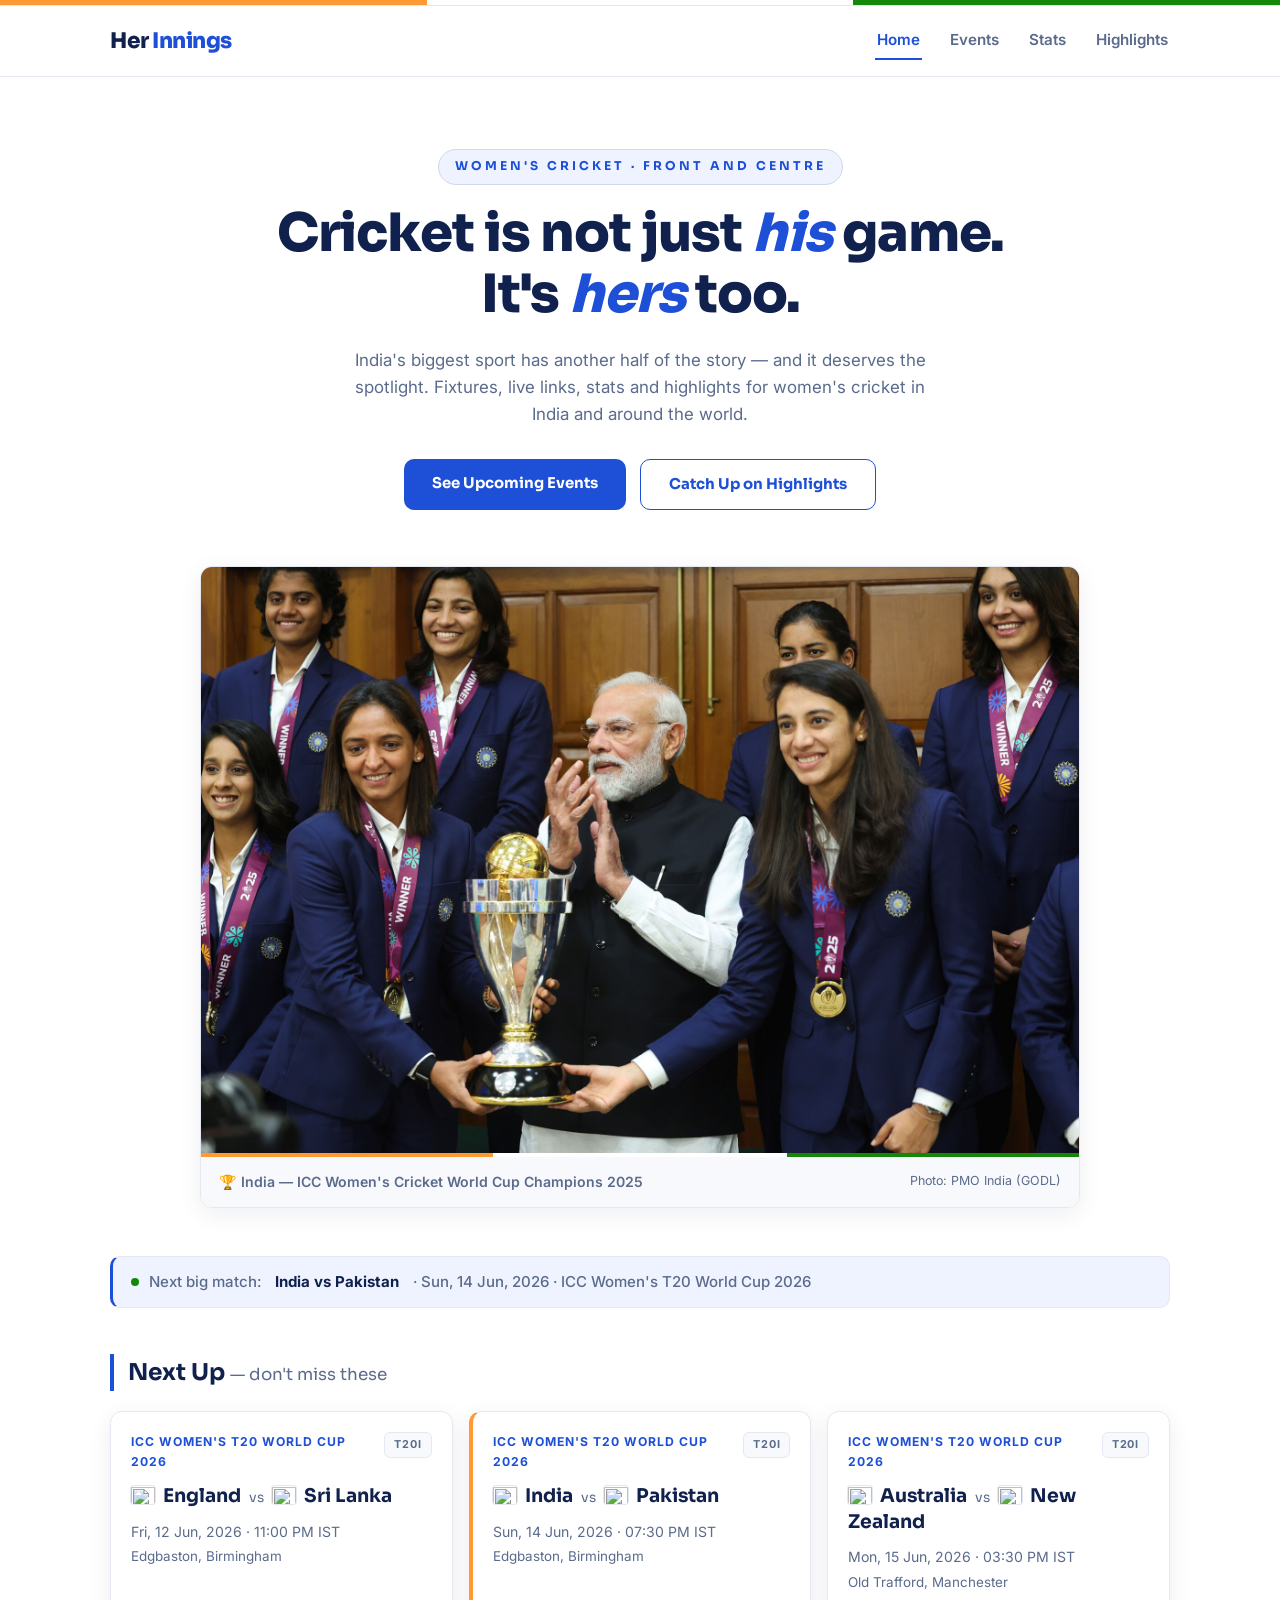
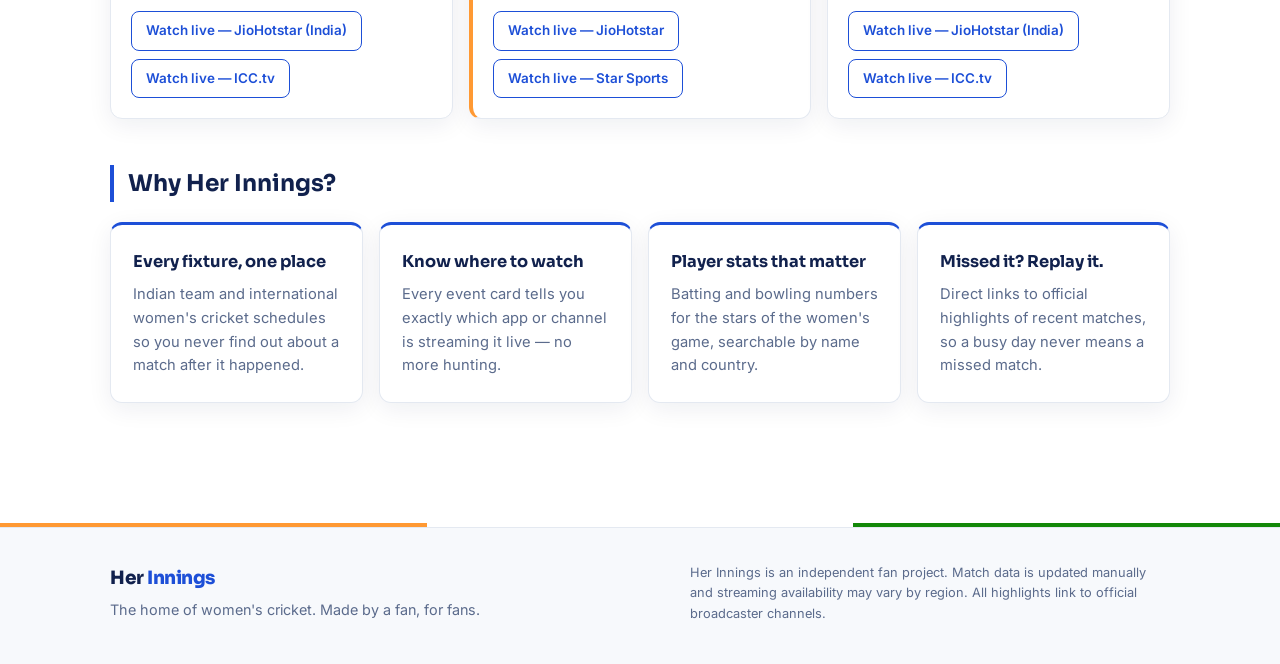
==== index.html @ 128820f5 "Cache-bust css/js with ?v= so browsers always load fresh code Fixes format tabs appearing dead when " ====
<!DOCTYPE html>
<html lang="en">
<head>
  <meta charset="UTF-8" />
  <meta name="viewport" content="width=device-width, initial-scale=1.0" />
  <title>Her Innings — The Home of Women's Cricket</title>
  <meta name="description" content="Upcoming women's cricket events, live match links, player stats and highlights — India and the world." />
  <link rel="preconnect" href="https://fonts.googleapis.com">
  <link href="https://fonts.googleapis.com/css2?family=Sora:wght@400;600;700;800&family=Inter:wght@400;500;600&display=swap" rel="stylesheet">
  <!-- bump ?v= on every deploy so browsers always fetch fresh files -->
  <link rel="stylesheet" href="css/style.css?v=3" />
</head>
<body>

  <!-- ===== NAVBAR ===== -->
  <header class="navbar">
    <div class="nav-inner">
      <a class="brand" href="#home" data-nav="home">
        <span class="brand-name">Her <span>Innings</span></span>
      </a>
      <nav class="nav-links" id="navLinks">
        <a href="#home" data-nav="home" class="active">Home</a>
        <a href="#events" data-nav="events">Events</a>
        <a href="#stats" data-nav="stats">Stats</a>
        <a href="#highlights" data-nav="highlights">Highlights</a>
      </nav>
      <button class="nav-toggle" id="navToggle" aria-label="Menu">&#9776;</button>
    </div>
  </header>

  <main>

    <!-- ===== HOME ===== -->
    <section id="home" class="page active-page">
      <div class="hero">
        <div class="hero-inner">
          <p class="hero-kicker">WOMEN'S CRICKET · FRONT AND CENTRE</p>
          <h1>Cricket is not just <em>his</em> game.<br>It's <em>hers</em> too.</h1>
          <p class="hero-sub">
            India's biggest sport has another half of the story — and it deserves the spotlight.
            Fixtures, live links, stats and highlights for women's cricket in India and around the world.
          </p>
          <div class="hero-actions">
            <a href="#events" class="btn btn-primary" data-nav="events">See Upcoming Events</a>
            <a href="#highlights" class="btn btn-ghost" data-nav="highlights">Catch Up on Highlights</a>
          </div>
        </div>
        <figure class="hero-photo" id="heroPhoto">
          <img src="images/champions.jpg" alt="India — ICC Women's World Cup Champions 2025"
               onerror="document.getElementById('heroPhoto').style.display='none'" />
          <figcaption>🏆 India — ICC Women's Cricket World Cup Champions 2025 <span style="float:right; font-weight:400; font-size:0.78rem;">Photo: PMO India (GODL)</span></figcaption>
        </figure>
      </div>

      <div class="container">
        <div class="ticker" id="homeTicker"></div>

        <h2 class="section-title">Next Up <span class="title-accent">— don't miss these</span></h2>
        <div class="card-grid" id="homeUpcoming"></div>

        <h2 class="section-title">Why Her Innings?</h2>
        <div class="why-grid">
          <div class="why-card">
            <h3>Every fixture, one place</h3>
            <p>Indian team and international women's cricket schedules so you never find out about a match after it happened.</p>
          </div>
          <div class="why-card">
            <h3>Know where to watch</h3>
            <p>Every event card tells you exactly which app or channel is streaming it live — no more hunting.</p>
          </div>
          <div class="why-card">
            <h3>Player stats that matter</h3>
            <p>Batting and bowling numbers for the stars of the women's game, searchable by name and country.</p>
          </div>
          <div class="why-card">
            <h3>Missed it? Replay it.</h3>
            <p>Direct links to official highlights of recent matches, so a busy day never means a missed match.</p>
          </div>
        </div>
      </div>
    </section>

    <!-- ===== EVENTS ===== -->
    <section id="events" class="page">
      <div class="container">
        <h2 class="page-title">Upcoming Events</h2>
        <p class="page-sub">All times are IST. Tap <strong>Watch live</strong> on match day to jump straight to the stream.</p>

        <div class="subtabs">
          <button class="subtab active" data-events-tab="india">India</button>
          <button class="subtab" data-events-tab="world">International</button>
        </div>

        <div class="subtabs subtabs-format">
          <button class="subtab active" data-format-tab="all">All formats</button>
          <button class="subtab" data-format-tab="T20I">T20I</button>
          <button class="subtab" data-format-tab="ODI">ODI</button>
          <button class="subtab" data-format-tab="Test">Tests</button>
          <button class="subtab" data-format-tab="leagues">Leagues</button>
        </div>

        <div class="search-row" id="worldSearchRow" hidden>
          <input type="search" id="countrySearch" placeholder="Search a country — e.g. Australia, England, Sri Lanka" />
        </div>

        <div class="card-grid" id="eventsGrid"></div>
        <p class="empty-msg" id="eventsEmpty" hidden>No upcoming matches for that filter. Try another format or country!</p>
      </div>
    </section>

    <!-- ===== STATS ===== -->
    <section id="stats" class="page">
      <div class="container">
        <h2 class="page-title">Player Stats</h2>
        <p class="page-sub">Career T20I numbers for the biggest names in the women's game. Search by player or filter by country.</p>

        <div class="filter-row">
          <input type="search" id="playerSearch" placeholder="Search a player — e.g. Smriti Mandhana" />
          <select id="countryFilter">
            <option value="all">All countries</option>
          </select>
          <select id="roleFilter">
            <option value="all">All roles</option>
            <option value="Batter">Batters</option>
            <option value="Bowler">Bowlers</option>
            <option value="All-rounder">All-rounders</option>
            <option value="Wicketkeeper">Wicketkeepers</option>
          </select>
        </div>

        <div class="player-grid" id="playerGrid"></div>
        <p class="empty-msg" id="playersEmpty" hidden>No players found. Try a different search.</p>
      </div>
    </section>

    <!-- ===== HIGHLIGHTS ===== -->
    <section id="highlights" class="page">
      <div class="container">
        <h2 class="page-title">Match Highlights</h2>
        <p class="page-sub">Missed a match? Catch the best moments here — straight from the official broadcasters.</p>

        <div class="search-row">
          <input type="search" id="highlightSearch" placeholder="Search by team or tournament — e.g. India, World Cup" />
        </div>

        <div class="highlight-list" id="highlightList"></div>
        <p class="empty-msg" id="highlightsEmpty" hidden>No highlights found for that search.</p>
      </div>
    </section>

  </main>

  <footer class="footer">
    <div class="container footer-inner">
      <div>
        <p class="brand-name footer-brand">Her <span>Innings</span></p>
        <p class="footer-tag">The home of women's cricket. Made by a fan, for fans.</p>
      </div>
      <p class="footer-note">
        Her Innings is an independent fan project. Match data is updated manually and streaming availability may vary by region.
        All highlights link to official broadcaster channels.
      </p>
    </div>
  </footer>

  <script src="js/data.js?v=3"></script>
  <script src="js/app.js?v=3"></script>
</body>
</html>
---- css/style.css ----
/* =========================================================
   Her Innings — Women's Cricket Hub
   Theme: clean white, India-blue lines, tricolour accents.
   ========================================================= */

:root {
  --bg: #ffffff;
  --bg-soft: #f7f9fc;
  --card: #ffffff;
  --border: #e4e9f1;
  --border-strong: #cfd8e6;
  --text: #11214d;            /* deep navy ink */
  --text-dim: #5b6b8c;
  --blue: #1d4fd7;            /* India jersey blue */
  --blue-dark: #14348f;
  --blue-soft: #eef3ff;
  --saffron: #ff9933;
  --green: #138808;
  --tricolour: linear-gradient(90deg, #ff9933 0 33.33%, #ffffff 33.33% 66.66%, #138808 66.66% 100%);
  --radius: 12px;
  --shadow: 0 6px 24px rgba(17, 33, 77, 0.07);
  --font-display: 'Sora', sans-serif;
  --font-body: 'Inter', sans-serif;
}

* { margin: 0; padding: 0; box-sizing: border-box; }

html { scroll-behavior: smooth; }

body {
  background: var(--bg);
  color: var(--text);
  font-family: var(--font-body);
  line-height: 1.6;
  min-height: 100vh;
}

.container { max-width: 1100px; margin: 0 auto; padding: 0 20px; }

/* ===== Tricolour top ribbon ===== */
body::before {
  content: "";
  display: block;
  height: 5px;
  background: var(--tricolour);
  border-bottom: 1px solid var(--border);
}

/* ===== Navbar ===== */
.navbar {
  position: sticky; top: 0; z-index: 100;
  background: rgba(255, 255, 255, 0.94);
  backdrop-filter: blur(10px);
  border-bottom: 1px solid var(--border);
}
.nav-inner {
  max-width: 1100px; margin: 0 auto; padding: 16px 20px;
  display: flex; align-items: center; justify-content: space-between; gap: 16px;
}
.brand { text-decoration: none; }
.brand-name {
  font-family: var(--font-display); font-weight: 800; font-size: 1.35rem;
  color: var(--text); letter-spacing: -0.5px;
}
.brand-name span { color: var(--blue); }
.nav-links { display: flex; gap: 26px; }
.nav-links a {
  color: var(--text-dim); text-decoration: none; font-weight: 600; font-size: 0.95rem;
  padding: 6px 2px; border-bottom: 2.5px solid transparent; transition: all 0.2s;
}
.nav-links a:hover { color: var(--text); }
.nav-links a.active { color: var(--blue); border-bottom-color: var(--blue); }
.nav-toggle {
  display: none; background: none; border: 1px solid var(--border-strong); color: var(--text);
  font-size: 1.2rem; padding: 4px 12px; border-radius: 8px; cursor: pointer;
}

/* ===== Pages ===== */
.page { display: none; padding-bottom: 80px; animation: fadeIn 0.3s ease; }
.page.active-page { display: block; }
@keyframes fadeIn { from { opacity: 0; } to { opacity: 1; } }

/* ===== Hero — centred headline, photo banner below ===== */
.hero { padding: 72px 20px 0; text-align: center; }
.hero-inner { max-width: 780px; margin: 0 auto; }
.hero-kicker {
  display: inline-block;
  font-family: var(--font-display); font-weight: 700; font-size: 0.76rem;
  letter-spacing: 3px; color: var(--blue); margin-bottom: 18px;
  padding: 7px 16px; border: 1px solid var(--border-strong); border-radius: 999px;
  background: var(--blue-soft);
}
.hero h1 {
  font-family: var(--font-display); font-size: clamp(2rem, 4.6vw, 3.3rem);
  font-weight: 800; line-height: 1.16; letter-spacing: -1px;
}
.hero h1 em { font-style: italic; color: var(--blue); }
.hero-sub { color: var(--text-dim); font-size: 1.06rem; margin: 22px auto 30px; max-width: 580px; }
.hero-actions { display: flex; gap: 14px; flex-wrap: wrap; justify-content: center; }

.hero-photo {
  max-width: 880px; margin: 56px auto 0;
  border-radius: var(--radius); overflow: hidden;
  background: var(--card); border: 1px solid var(--border);
  box-shadow: var(--shadow); text-align: left;
}
.hero-photo img { display: block; width: 100%; height: auto; }
.hero-photo figcaption {
  padding: 14px 18px; font-size: 0.88rem; font-weight: 600; color: var(--text-dim);
  border-top: 4px solid;
  border-image: var(--tricolour) 1;
  background: var(--bg-soft);
}

.btn {
  display: inline-block; padding: 13px 28px; border-radius: 10px;
  font-family: var(--font-display); font-weight: 700; font-size: 0.93rem;
  text-decoration: none; transition: all 0.2s; cursor: pointer; border: none;
}
.btn-primary { background: var(--blue); color: #ffffff; }
.btn-primary:hover { background: var(--blue-dark); transform: translateY(-1px); }
.btn-ghost { background: #ffffff; color: var(--blue); border: 1.5px solid var(--blue); }
.btn-ghost:hover { background: var(--blue-soft); }

/* ===== Ticker ===== */
.ticker {
  margin: 48px 0 6px; padding: 13px 18px;
  background: var(--blue-soft);
  border: 1px solid var(--border); border-left: 3px solid var(--blue);
  border-radius: 10px;
  font-weight: 500; font-size: 0.94rem; color: var(--text-dim);
  display: flex; align-items: center; gap: 10px;
}
.ticker strong { color: var(--text); }
.ticker .dot {
  width: 8px; height: 8px; border-radius: 50%; background: var(--green);
  animation: pulse 1.4s infinite; flex-shrink: 0;
}
@keyframes pulse { 0%,100% { opacity: 1; } 50% { opacity: 0.3; } }

/* ===== Section titles ===== */
.section-title {
  font-family: var(--font-display); font-size: 1.45rem; font-weight: 700;
  margin: 46px 0 20px; padding-left: 14px;
  border-left: 4px solid var(--blue);
}
.title-accent { color: var(--text-dim); font-weight: 400; font-size: 1.05rem; }
.page-title {
  font-family: var(--font-display); font-size: 2rem; font-weight: 800;
  margin: 46px 0 8px; letter-spacing: -0.5px;
}
.page-title::after {
  content: ""; display: block; width: 64px; height: 4px; margin-top: 10px;
  background: var(--tricolour); border: 1px solid var(--border); border-radius: 2px;
}
.page-sub { color: var(--text-dim); margin: 14px 0 26px; max-width: 640px; }

/* ===== Why grid ===== */
.why-grid { display: grid; grid-template-columns: repeat(auto-fit, minmax(230px, 1fr)); gap: 16px; }
.why-card {
  background: var(--card); border: 1px solid var(--border); border-top: 3px solid var(--blue);
  border-radius: var(--radius); padding: 24px 22px; box-shadow: var(--shadow);
}
.why-card h3 {
  font-family: var(--font-display); font-size: 1.02rem; margin-bottom: 8px; color: var(--text);
}
.why-card p { color: var(--text-dim); font-size: 0.92rem; margin-top: 8px; }

/* ===== Sub-tabs ===== */
.subtabs { display: flex; gap: 10px; margin-bottom: 22px; flex-wrap: wrap; }
.subtab {
  background: #ffffff; color: var(--text-dim); border: 1.5px solid var(--border-strong);
  padding: 10px 24px; border-radius: 999px; font-family: var(--font-display);
  font-weight: 700; font-size: 0.92rem; cursor: pointer; transition: all 0.2s;
}
.subtab:hover { color: var(--blue); border-color: var(--blue); }
.subtab.active { background: var(--blue); color: #ffffff; border-color: var(--blue); }
.subtabs-format { margin-top: -8px; gap: 8px; }
.subtabs-format .subtab { padding: 7px 18px; font-size: 0.82rem; }

/* ===== Search & filters ===== */
.search-row { margin-bottom: 24px; }
.filter-row { display: flex; gap: 12px; margin-bottom: 26px; flex-wrap: wrap; }
input[type="search"], select {
  background: #ffffff; border: 1.5px solid var(--border-strong); color: var(--text);
  padding: 12px 16px; border-radius: 10px; font-family: var(--font-body);
  font-size: 0.95rem; outline: none; transition: border-color 0.2s;
}
input[type="search"]::placeholder { color: #93a3bf; }
input[type="search"] { width: 100%; max-width: 480px; }
.filter-row input[type="search"] { flex: 1; min-width: 220px; }
input[type="search"]:focus, select:focus { border-color: var(--blue); }
select { cursor: pointer; }

/* ===== Flags ===== */
.flag {
  width: 24px; height: 18px; object-fit: cover;
  border-radius: 3px; vertical-align: -3px; margin-right: 8px;
  box-shadow: 0 0 0 1px var(--border);
}
.flag-wi {
  display: inline-flex; align-items: center; justify-content: center;
  width: 24px; height: 18px; vertical-align: -3px; margin-right: 8px;
  background: #7b1c2e; color: #f6d186; border-radius: 3px;
  font-size: 0.55rem; font-weight: 800; letter-spacing: 0.5px;
  box-shadow: 0 0 0 1px var(--border);
}
.player-sub .flag, .player-sub .flag-wi {
  width: 18px; height: 13px; vertical-align: -2px; margin-right: 6px; font-size: 0.45rem;
}

/* ===== Match cards ===== */
.card-grid { display: grid; grid-template-columns: repeat(auto-fill, minmax(320px, 1fr)); gap: 16px; }
.match-card {
  background: var(--card); border: 1px solid var(--border); border-radius: var(--radius);
  padding: 20px; display: flex; flex-direction: column; gap: 12px;
  box-shadow: var(--shadow); transition: border-color 0.2s, transform 0.2s;
}
.match-card:hover { border-color: var(--blue); transform: translateY(-2px); }
.match-card.india-match { border-left: 4px solid var(--saffron); }
.match-top { display: flex; justify-content: space-between; align-items: flex-start; gap: 10px; }
.match-tournament {
  font-size: 0.76rem; font-weight: 700; letter-spacing: 1px; text-transform: uppercase;
  color: var(--blue);
}
.match-teams {
  font-family: var(--font-display); font-size: 1.18rem; font-weight: 700; line-height: 1.35;
  color: var(--text);
}
.match-teams .vs { color: var(--text-dim); font-size: 0.85rem; font-weight: 400; padding: 0 4px; }
.match-meta { color: var(--text-dim); font-size: 0.88rem; display: flex; flex-direction: column; gap: 3px; }
.match-venue { font-size: 0.84rem; }
.match-watch { margin-top: auto; display: flex; gap: 8px; flex-wrap: wrap; padding-top: 6px; }
.watch-link {
  display: inline-block;
  background: #ffffff; color: var(--blue);
  border: 1.5px solid var(--blue);
  padding: 8px 14px; border-radius: 8px; text-decoration: none;
  font-weight: 600; font-size: 0.84rem; transition: all 0.2s;
}
.watch-link:hover { background: var(--blue); color: #ffffff; }
.badge {
  font-size: 0.68rem; font-weight: 700; letter-spacing: 0.8px; padding: 3px 9px;
  border-radius: 6px; text-transform: uppercase; white-space: nowrap;
}
.badge-today { background: #e9f8ee; color: var(--green); border: 1px solid #b9e6c6; }
.badge-format { background: var(--bg-soft); color: var(--text-dim); border: 1px solid var(--border); }

/* ===== Player cards ===== */
.player-grid { display: grid; grid-template-columns: repeat(auto-fill, minmax(300px, 1fr)); gap: 16px; }
.player-card {
  background: var(--card); border: 1px solid var(--border); border-radius: var(--radius);
  padding: 20px; box-shadow: var(--shadow); transition: border-color 0.2s, transform 0.2s;
}
.player-card:hover { border-color: var(--blue); transform: translateY(-2px); }
.player-head { display: flex; align-items: center; gap: 14px; margin-bottom: 16px; }
.player-avatar {
  width: 50px; height: 50px; border-radius: 50%; flex-shrink: 0;
  display: flex; align-items: center; justify-content: center;
  font-family: var(--font-display); font-weight: 800; font-size: 1rem;
  background: var(--blue-soft); color: var(--blue); border: 1.5px solid #c4d4f7;
}
.player-name { font-family: var(--font-display); font-weight: 700; font-size: 1.06rem; }
.player-sub { color: var(--text-dim); font-size: 0.84rem; }
.player-stats {
  display: grid; grid-template-columns: repeat(3, 1fr); gap: 10px;
  border-top: 1px solid var(--border); padding-top: 14px;
}
.stat { text-align: center; }
.stat-val { font-family: var(--font-display); font-weight: 800; font-size: 1.12rem; color: var(--blue-dark); }
.stat-label { font-size: 0.68rem; color: var(--text-dim); letter-spacing: 0.7px; text-transform: uppercase; }
.player-note { margin-top: 12px; font-size: 0.83rem; color: var(--text-dim); font-style: italic; }

/* ===== Highlights ===== */
.highlight-list { display: flex; flex-direction: column; gap: 12px; }
.highlight-card {
  background: var(--card); border: 1px solid var(--border); border-left: 4px solid var(--green);
  border-radius: var(--radius);
  padding: 20px 22px; display: flex; justify-content: space-between; gap: 18px;
  align-items: center; flex-wrap: wrap; box-shadow: var(--shadow); transition: border-color 0.2s;
}
.highlight-card:hover { border-color: var(--blue); border-left-color: var(--green); }
.highlight-info { flex: 1; min-width: 240px; }
.highlight-result { font-weight: 600; color: var(--green); font-size: 0.9rem; margin-top: 4px; }
.highlight-meta { color: var(--text-dim); font-size: 0.85rem; margin-top: 2px; }

/* ===== Empty states ===== */
.empty-msg { color: var(--text-dim); text-align: center; padding: 40px 0; font-size: 1rem; }

/* ===== Footer ===== */
.footer { background: var(--bg-soft); padding: 40px 0; margin-top: 40px; position: relative; }
.footer::before {
  content: "";
  position: absolute; top: 0; left: 0; right: 0; height: 4px;
  background: var(--tricolour);
  border-bottom: 1px solid var(--border);
}
.footer-inner { display: flex; justify-content: space-between; gap: 30px; flex-wrap: wrap; }
.footer-brand { font-size: 1.15rem; }
.footer-tag { color: var(--text-dim); font-size: 0.9rem; margin-top: 6px; }
.footer-note { color: var(--text-dim); font-size: 0.8rem; max-width: 480px; }

/* ===== Responsive ===== */
@media (max-width: 720px) {
  .nav-links {
    display: none; position: absolute; top: 100%; left: 0; right: 0;
    flex-direction: column; background: #ffffff; padding: 12px 20px 18px;
    border-bottom: 1px solid var(--border); gap: 8px;
  }
  .nav-links.open { display: flex; }
  .nav-toggle { display: block; }
  .hero { padding: 48px 20px 0; }
  .hero-photo { margin-top: 40px; }
  .footer-inner { flex-direction: column; }
}
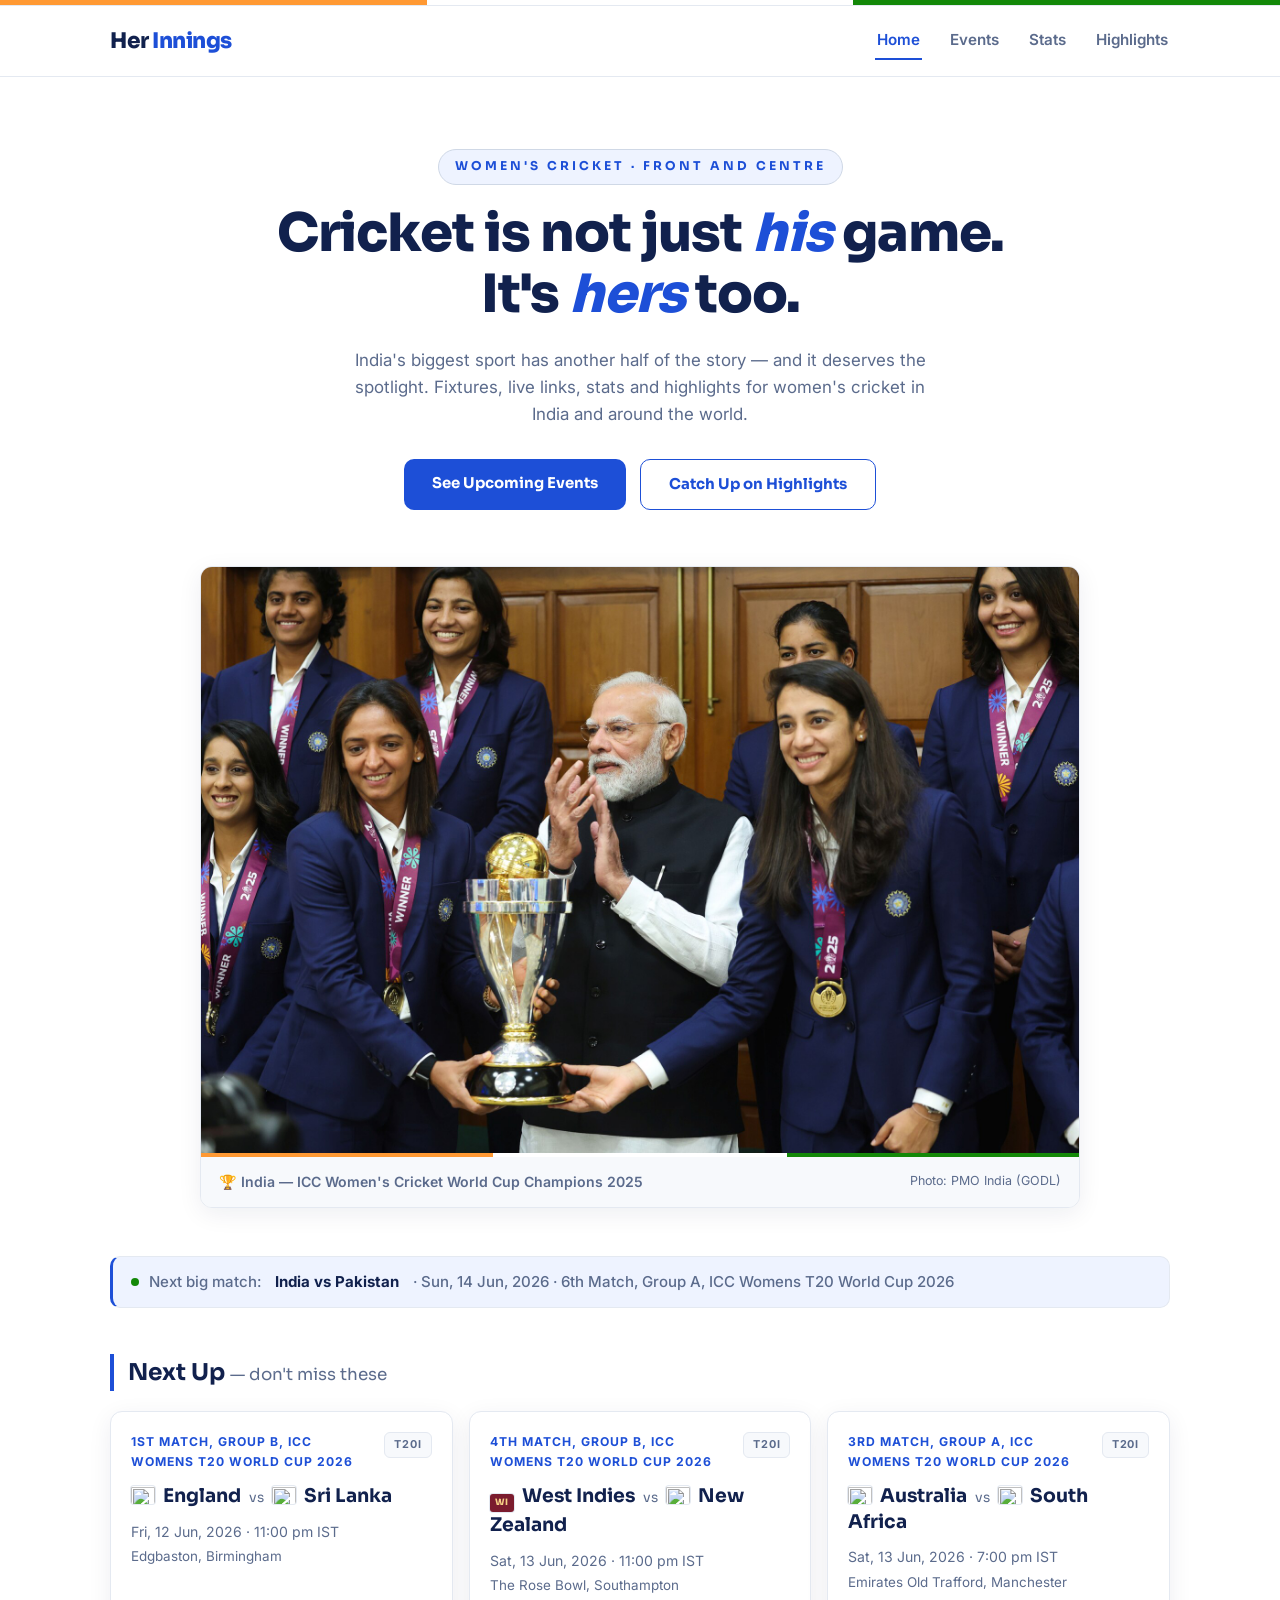
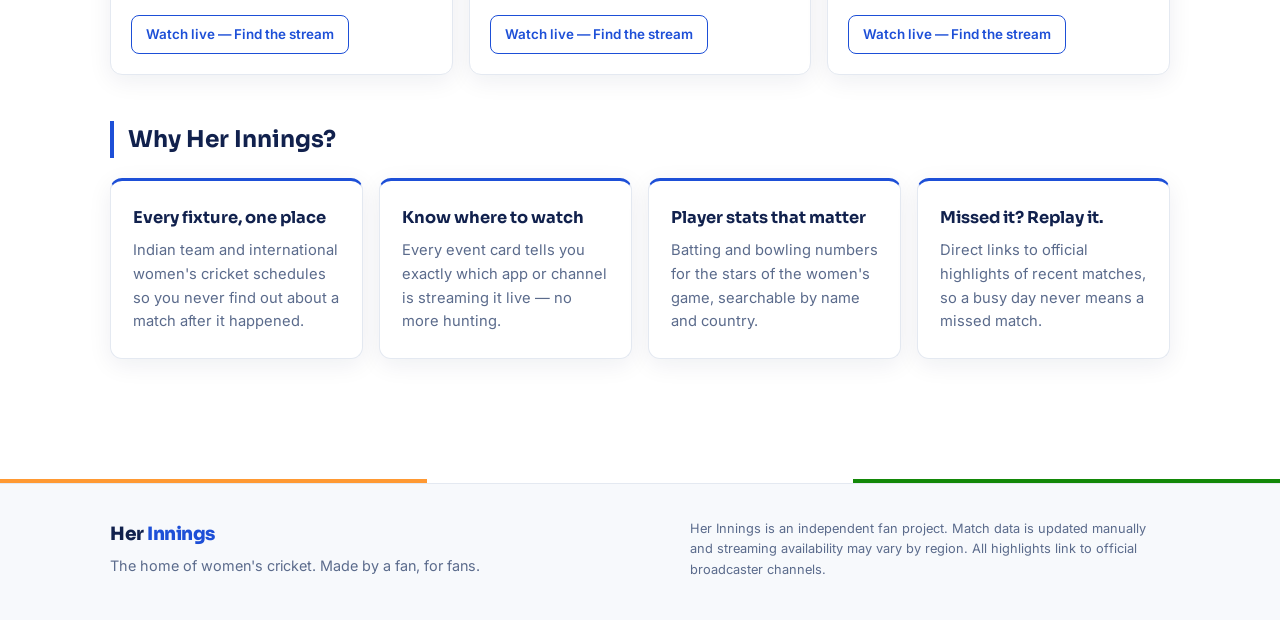
==== commit 09e02ce7: "Classify format from match name since the API omits matchType ODIs and Tests were landing in the T20" ====
--- a/index.html
+++ b/index.html
@@ -8,7 +8,7 @@
   <link rel="preconnect" href="https://fonts.googleapis.com">
   <link href="https://fonts.googleapis.com/css2?family=Sora:wght@400;600;700;800&family=Inter:wght@400;500;600&display=swap" rel="stylesheet">
   <!-- bump ?v= on every deploy so browsers always fetch fresh files -->
-  <link rel="stylesheet" href="css/style.css?v=3" />
+  <link rel="stylesheet" href="css/style.css?v=5" />
 </head>
 <body>
 
@@ -163,7 +163,8 @@
     </div>
   </footer>
 
-  <script src="js/data.js?v=3"></script>
-  <script src="js/app.js?v=3"></script>
+  <script src="js/data.js?v=6"></script>
+  <script src="js/app.js?v=6"></script>
+  <script src="js/live.js?v=6"></script>
 </body>
 </html>
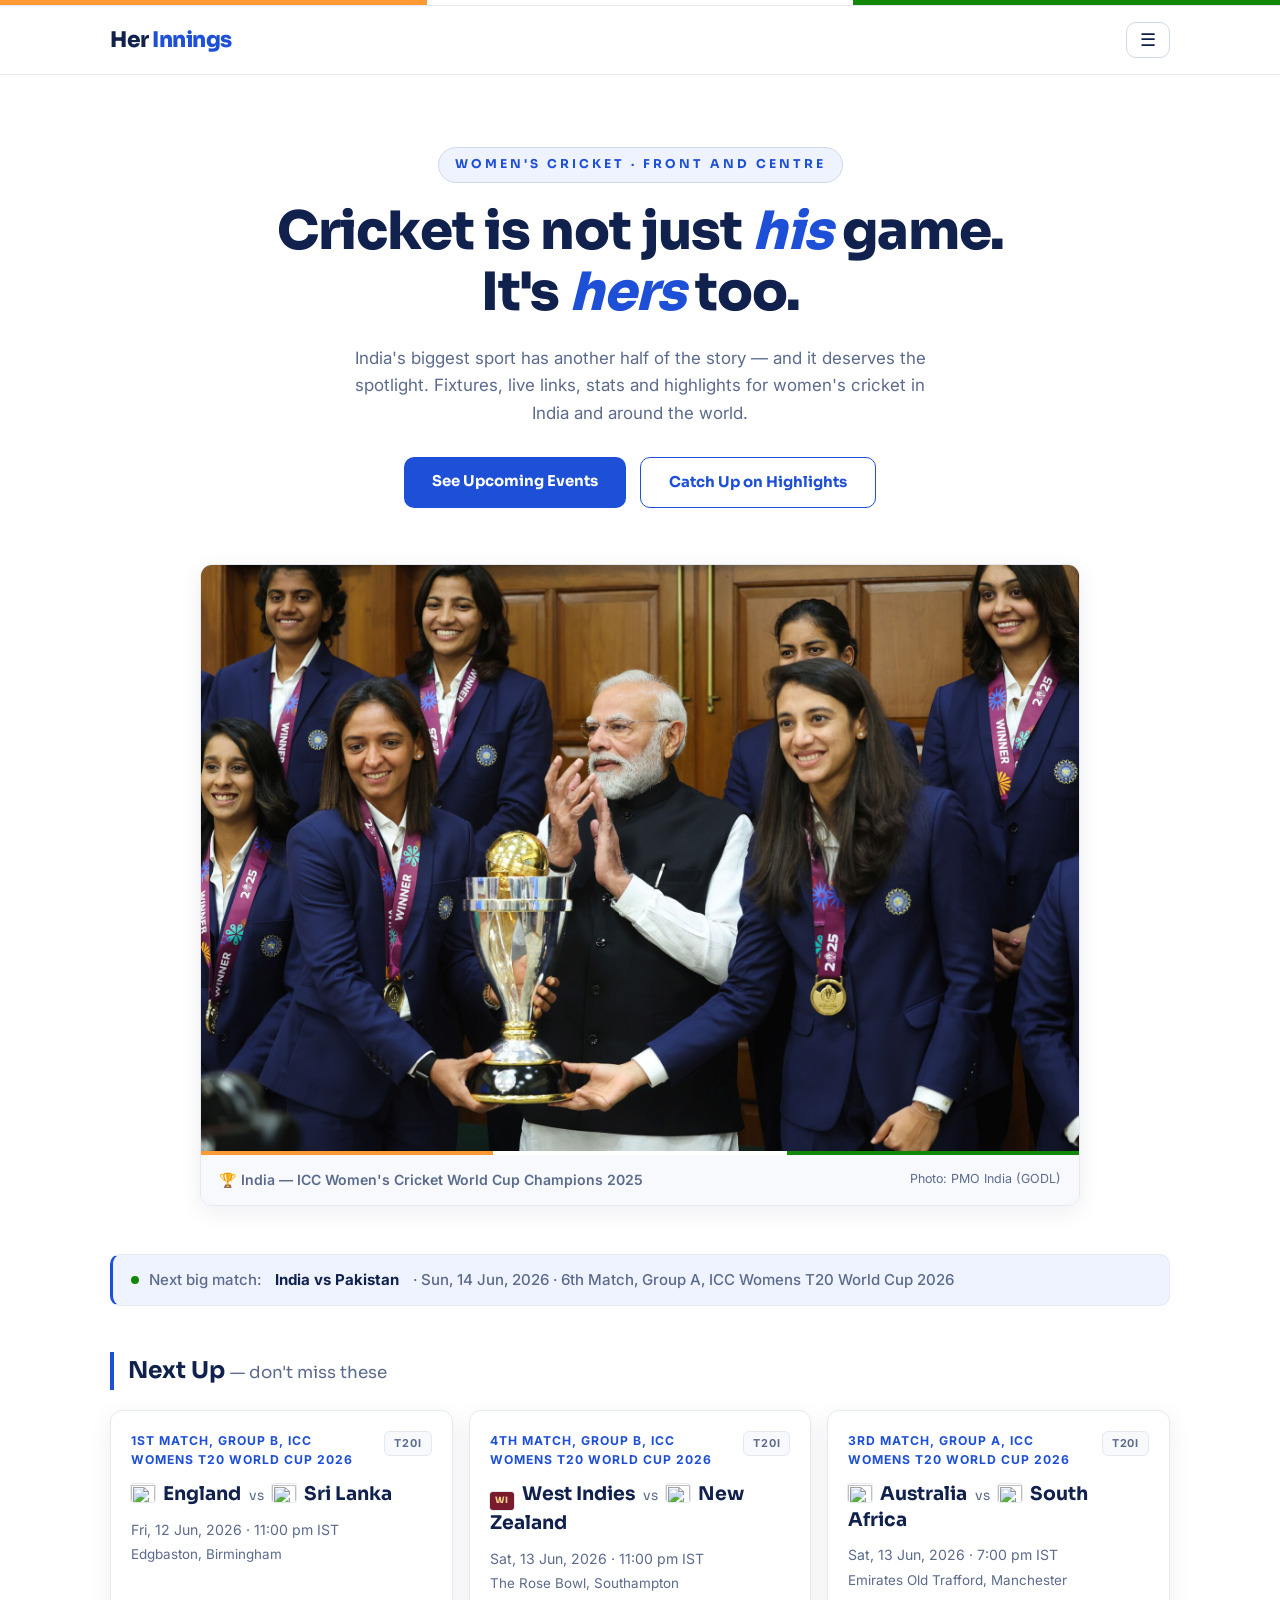
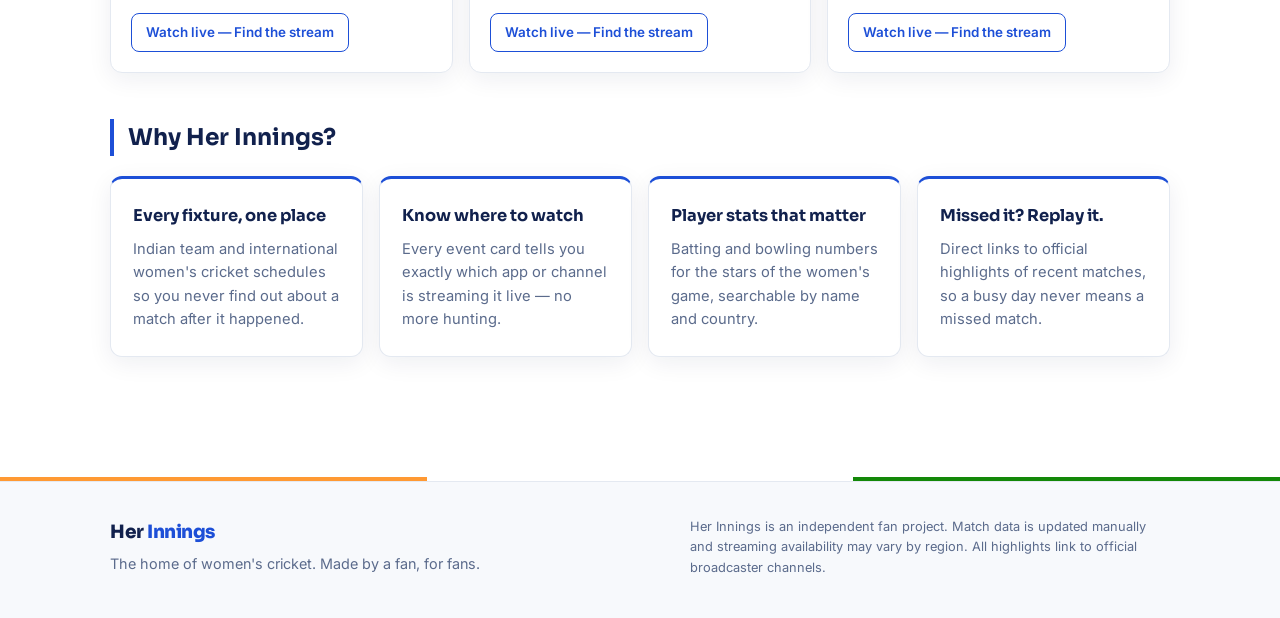
==== commit 0d0a4b09: "Replace top nav links with a hamburger dropdown at all screen sizes Menu closes on link click or out" ====
--- a/index.html
+++ b/index.html
@@ -8,7 +8,7 @@
   <link rel="preconnect" href="https://fonts.googleapis.com">
   <link href="https://fonts.googleapis.com/css2?family=Sora:wght@400;600;700;800&family=Inter:wght@400;500;600&display=swap" rel="stylesheet">
   <!-- bump ?v= on every deploy so browsers always fetch fresh files -->
-  <link rel="stylesheet" href="css/style.css?v=5" />
+  <link rel="stylesheet" href="css/style.css?v=7" />
 </head>
 <body>
 
@@ -163,8 +163,8 @@
     </div>
   </footer>
 
-  <script src="js/data.js?v=6"></script>
-  <script src="js/app.js?v=6"></script>
-  <script src="js/live.js?v=6"></script>
+  <script src="js/data.js?v=7"></script>
+  <script src="js/app.js?v=7"></script>
+  <script src="js/live.js?v=7"></script>
 </body>
 </html>
--- a/css/style.css
+++ b/css/style.css
@@ -63,17 +63,29 @@
   color: var(--text); letter-spacing: -0.5px;
 }
 .brand-name span { color: var(--blue); }
-.nav-links { display: flex; gap: 26px; }
+/* dropdown menu behind the hamburger (all screen sizes) */
+.nav-links {
+  display: none; position: absolute; top: calc(100% + 8px); right: 20px;
+  flex-direction: column; min-width: 220px; padding: 8px;
+  background: #ffffff; border: 1px solid var(--border); border-radius: var(--radius);
+  box-shadow: 0 12px 32px rgba(17, 33, 77, 0.14);
+  animation: menuDrop 0.18s ease;
+}
+.nav-links.open { display: flex; }
+@keyframes menuDrop { from { opacity: 0; transform: translateY(-6px); } to { opacity: 1; transform: none; } }
 .nav-links a {
   color: var(--text-dim); text-decoration: none; font-weight: 600; font-size: 0.95rem;
-  padding: 6px 2px; border-bottom: 2.5px solid transparent; transition: all 0.2s;
-}
-.nav-links a:hover { color: var(--text); }
-.nav-links a.active { color: var(--blue); border-bottom-color: var(--blue); }
+  padding: 11px 14px; border-radius: 8px; border-left: 3px solid transparent;
+  transition: all 0.15s;
+}
+.nav-links a:hover { color: var(--text); background: var(--bg-soft); }
+.nav-links a.active { color: var(--blue); background: var(--blue-soft); border-left-color: var(--blue); }
 .nav-toggle {
-  display: none; background: none; border: 1px solid var(--border-strong); color: var(--text);
-  font-size: 1.2rem; padding: 4px 12px; border-radius: 8px; cursor: pointer;
-}
+  display: block; background: #ffffff; border: 1.5px solid var(--border-strong); color: var(--text);
+  font-size: 1.15rem; line-height: 1; padding: 8px 13px; border-radius: 10px; cursor: pointer;
+  transition: all 0.2s;
+}
+.nav-toggle:hover { border-color: var(--blue); color: var(--blue); }
 
 /* ===== Pages ===== */
 .page { display: none; padding-bottom: 80px; animation: fadeIn 0.3s ease; }
@@ -302,13 +314,6 @@
 
 /* ===== Responsive ===== */
 @media (max-width: 720px) {
-  .nav-links {
-    display: none; position: absolute; top: 100%; left: 0; right: 0;
-    flex-direction: column; background: #ffffff; padding: 12px 20px 18px;
-    border-bottom: 1px solid var(--border); gap: 8px;
-  }
-  .nav-links.open { display: flex; }
-  .nav-toggle { display: block; }
   .hero { padding: 48px 20px 0; }
   .hero-photo { margin-top: 40px; }
   .footer-inner { flex-direction: column; }
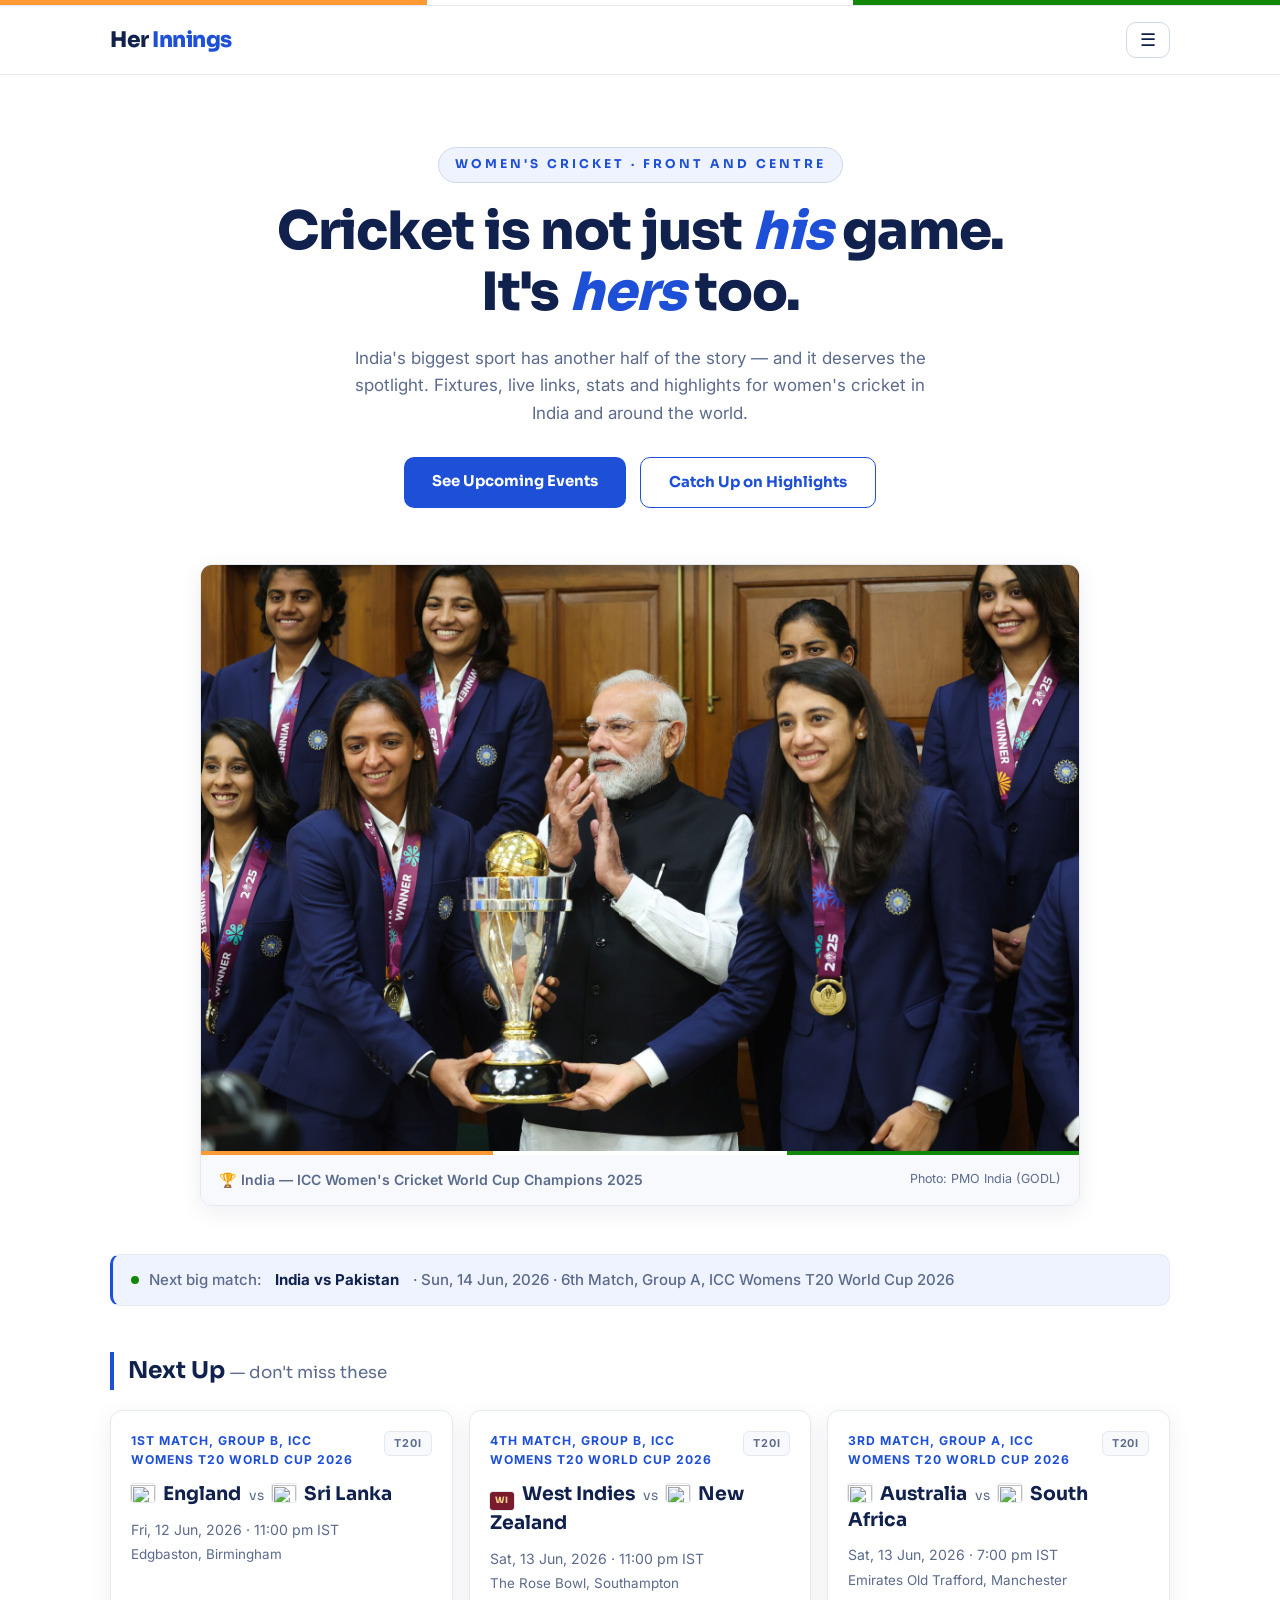
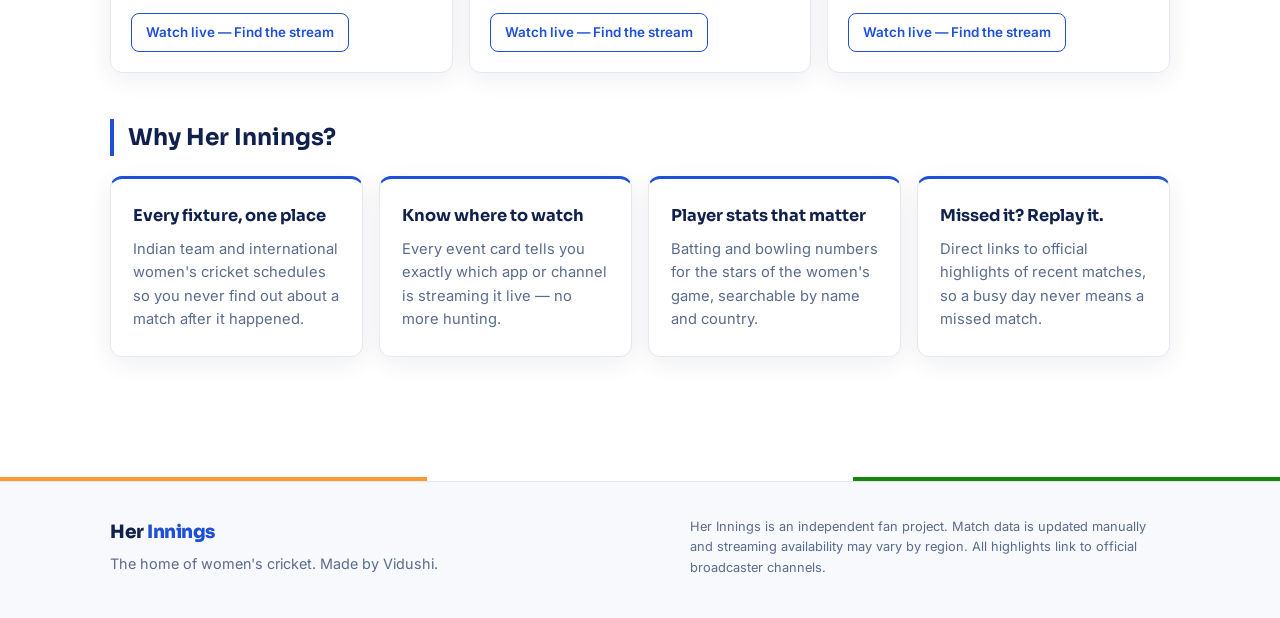
==== commit fe6d705b: "Expand stats to full squads with per-format tabs; drop Leagues tab - 71 players across India, Austra" ====
--- a/index.html
+++ b/index.html
@@ -8,30 +8,28 @@
   <link rel="preconnect" href="https://fonts.googleapis.com">
   <link href="https://fonts.googleapis.com/css2?family=Sora:wght@400;600;700;800&family=Inter:wght@400;500;600&display=swap" rel="stylesheet">
   <!-- bump ?v= on every deploy so browsers always fetch fresh files -->
-  <link rel="stylesheet" href="css/style.css?v=7" />
+  <link rel="stylesheet" href="css/style.css?v=9" />
 </head>
 <body>
 
   <!-- ===== NAVBAR ===== -->
   <header class="navbar">
     <div class="nav-inner">
-      <a class="brand" href="#home" data-nav="home">
+      <a class="brand" href="index.html">
         <span class="brand-name">Her <span>Innings</span></span>
       </a>
       <nav class="nav-links" id="navLinks">
-        <a href="#home" data-nav="home" class="active">Home</a>
-        <a href="#events" data-nav="events">Events</a>
-        <a href="#stats" data-nav="stats">Stats</a>
-        <a href="#highlights" data-nav="highlights">Highlights</a>
+        <a href="index.html">Home</a>
+        <a href="events.html">Events</a>
+        <a href="stats.html">Stats</a>
+        <a href="highlights.html">Highlights</a>
       </nav>
       <button class="nav-toggle" id="navToggle" aria-label="Menu">&#9776;</button>
     </div>
   </header>
 
   <main>
-
-    <!-- ===== HOME ===== -->
-    <section id="home" class="page active-page">
+    <section class="page">
       <div class="hero">
         <div class="hero-inner">
           <p class="hero-kicker">WOMEN'S CRICKET · FRONT AND CENTRE</p>
@@ -41,8 +39,8 @@
             Fixtures, live links, stats and highlights for women's cricket in India and around the world.
           </p>
           <div class="hero-actions">
-            <a href="#events" class="btn btn-primary" data-nav="events">See Upcoming Events</a>
-            <a href="#highlights" class="btn btn-ghost" data-nav="highlights">Catch Up on Highlights</a>
+            <a href="events.html" class="btn btn-primary">See Upcoming Events</a>
+            <a href="highlights.html" class="btn btn-ghost">Catch Up on Highlights</a>
           </div>
         </div>
         <figure class="hero-photo" id="heroPhoto">
@@ -79,82 +77,13 @@
         </div>
       </div>
     </section>
-
-    <!-- ===== EVENTS ===== -->
-    <section id="events" class="page">
-      <div class="container">
-        <h2 class="page-title">Upcoming Events</h2>
-        <p class="page-sub">All times are IST. Tap <strong>Watch live</strong> on match day to jump straight to the stream.</p>
-
-        <div class="subtabs">
-          <button class="subtab active" data-events-tab="india">India</button>
-          <button class="subtab" data-events-tab="world">International</button>
-        </div>
-
-        <div class="subtabs subtabs-format">
-          <button class="subtab active" data-format-tab="all">All formats</button>
-          <button class="subtab" data-format-tab="T20I">T20I</button>
-          <button class="subtab" data-format-tab="ODI">ODI</button>
-          <button class="subtab" data-format-tab="Test">Tests</button>
-          <button class="subtab" data-format-tab="leagues">Leagues</button>
-        </div>
-
-        <div class="search-row" id="worldSearchRow" hidden>
-          <input type="search" id="countrySearch" placeholder="Search a country — e.g. Australia, England, Sri Lanka" />
-        </div>
-
-        <div class="card-grid" id="eventsGrid"></div>
-        <p class="empty-msg" id="eventsEmpty" hidden>No upcoming matches for that filter. Try another format or country!</p>
-      </div>
-    </section>
-
-    <!-- ===== STATS ===== -->
-    <section id="stats" class="page">
-      <div class="container">
-        <h2 class="page-title">Player Stats</h2>
-        <p class="page-sub">Career T20I numbers for the biggest names in the women's game. Search by player or filter by country.</p>
-
-        <div class="filter-row">
-          <input type="search" id="playerSearch" placeholder="Search a player — e.g. Smriti Mandhana" />
-          <select id="countryFilter">
-            <option value="all">All countries</option>
-          </select>
-          <select id="roleFilter">
-            <option value="all">All roles</option>
-            <option value="Batter">Batters</option>
-            <option value="Bowler">Bowlers</option>
-            <option value="All-rounder">All-rounders</option>
-            <option value="Wicketkeeper">Wicketkeepers</option>
-          </select>
-        </div>
-
-        <div class="player-grid" id="playerGrid"></div>
-        <p class="empty-msg" id="playersEmpty" hidden>No players found. Try a different search.</p>
-      </div>
-    </section>
-
-    <!-- ===== HIGHLIGHTS ===== -->
-    <section id="highlights" class="page">
-      <div class="container">
-        <h2 class="page-title">Match Highlights</h2>
-        <p class="page-sub">Missed a match? Catch the best moments here — straight from the official broadcasters.</p>
-
-        <div class="search-row">
-          <input type="search" id="highlightSearch" placeholder="Search by team or tournament — e.g. India, World Cup" />
-        </div>
-
-        <div class="highlight-list" id="highlightList"></div>
-        <p class="empty-msg" id="highlightsEmpty" hidden>No highlights found for that search.</p>
-      </div>
-    </section>
-
   </main>
 
   <footer class="footer">
     <div class="container footer-inner">
       <div>
         <p class="brand-name footer-brand">Her <span>Innings</span></p>
-        <p class="footer-tag">The home of women's cricket. Made by a fan, for fans.</p>
+        <p class="footer-tag">The home of women's cricket. Made by Vidushi.</p>
       </div>
       <p class="footer-note">
         Her Innings is an independent fan project. Match data is updated manually and streaming availability may vary by region.
@@ -163,8 +92,8 @@
     </div>
   </footer>
 
-  <script src="js/data.js?v=7"></script>
-  <script src="js/app.js?v=7"></script>
-  <script src="js/live.js?v=7"></script>
+  <script src="js/data.js?v=9"></script>
+  <script src="js/app.js?v=9"></script>
+  <script src="js/live.js?v=9"></script>
 </body>
 </html>
--- a/css/style.css
+++ b/css/style.css
@@ -87,9 +87,8 @@
 }
 .nav-toggle:hover { border-color: var(--blue); color: var(--blue); }
 
-/* ===== Pages ===== */
-.page { display: none; padding-bottom: 80px; animation: fadeIn 0.3s ease; }
-.page.active-page { display: block; }
+/* ===== Pages (each one is its own .html file now) ===== */
+.page { display: block; padding-bottom: 80px; animation: fadeIn 0.3s ease; }
 @keyframes fadeIn { from { opacity: 0; } to { opacity: 1; } }
 
 /* ===== Hero — centred headline, photo banner below ===== */
